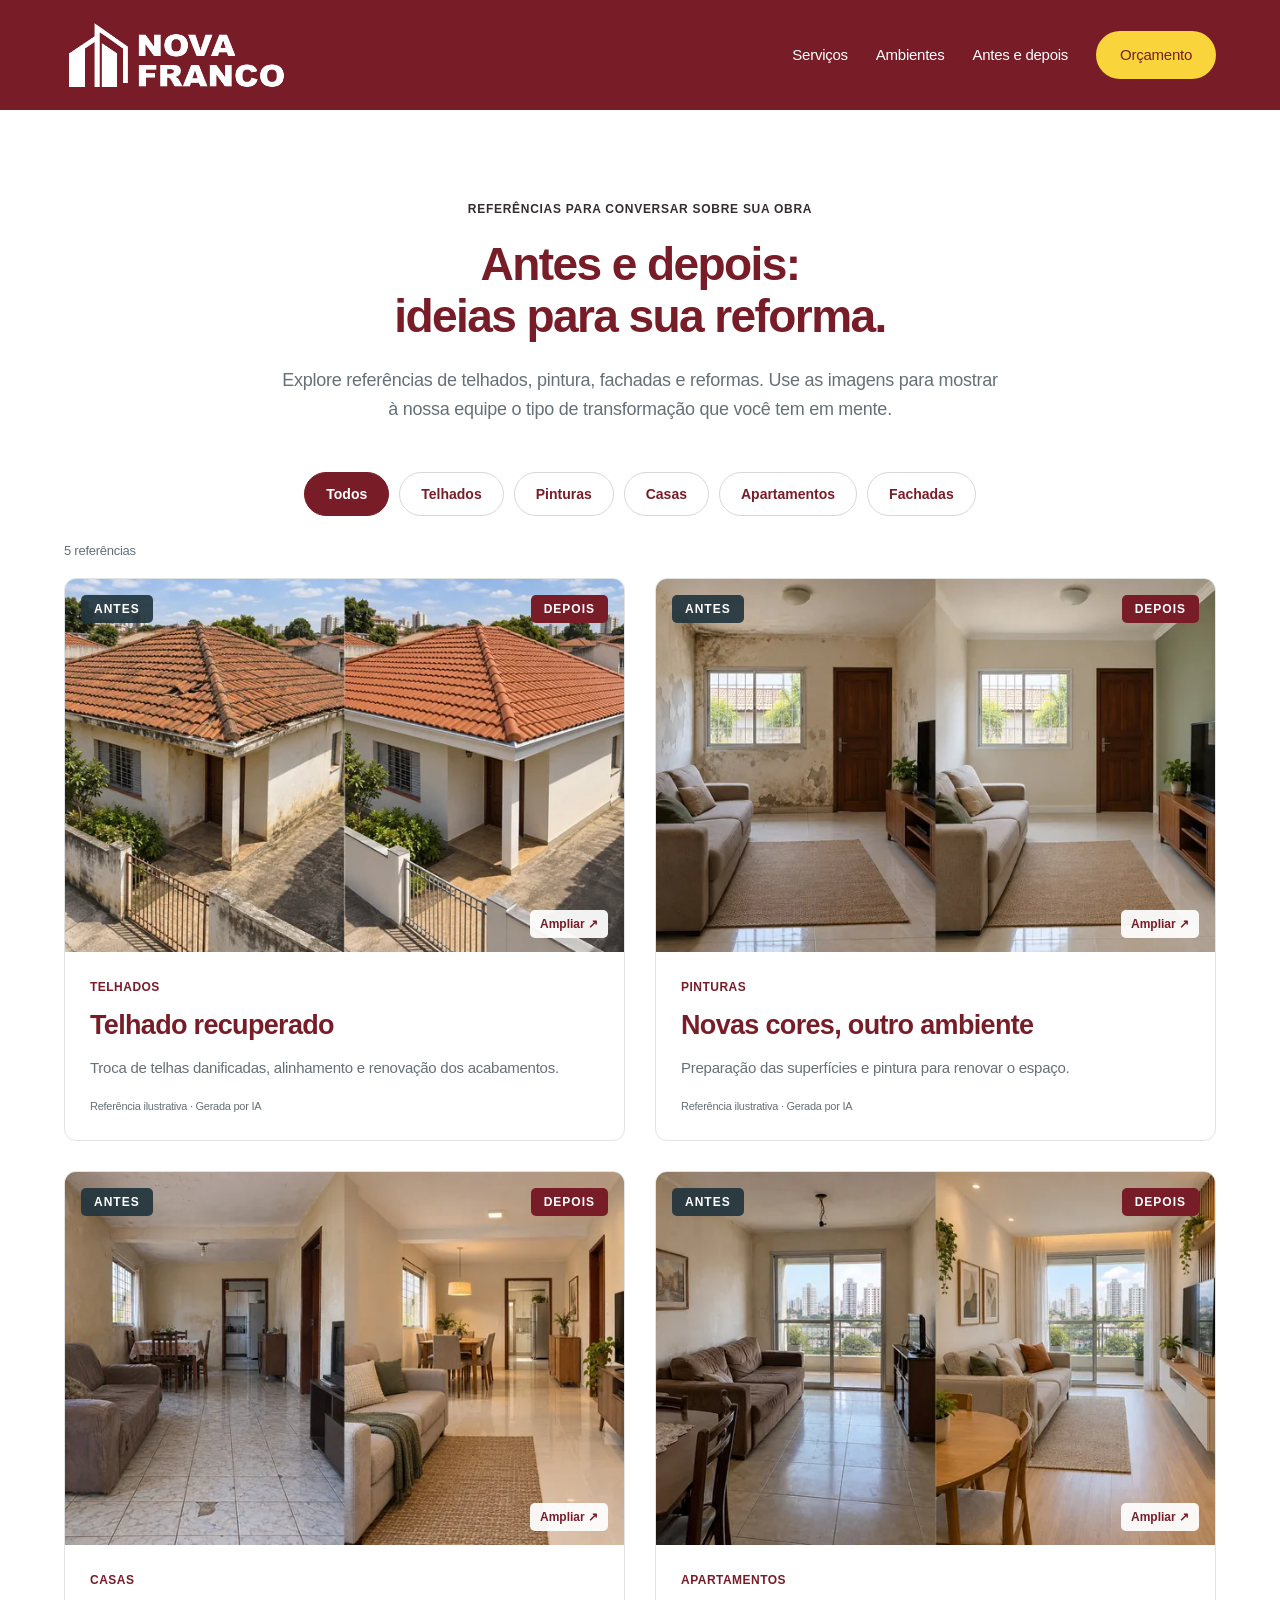
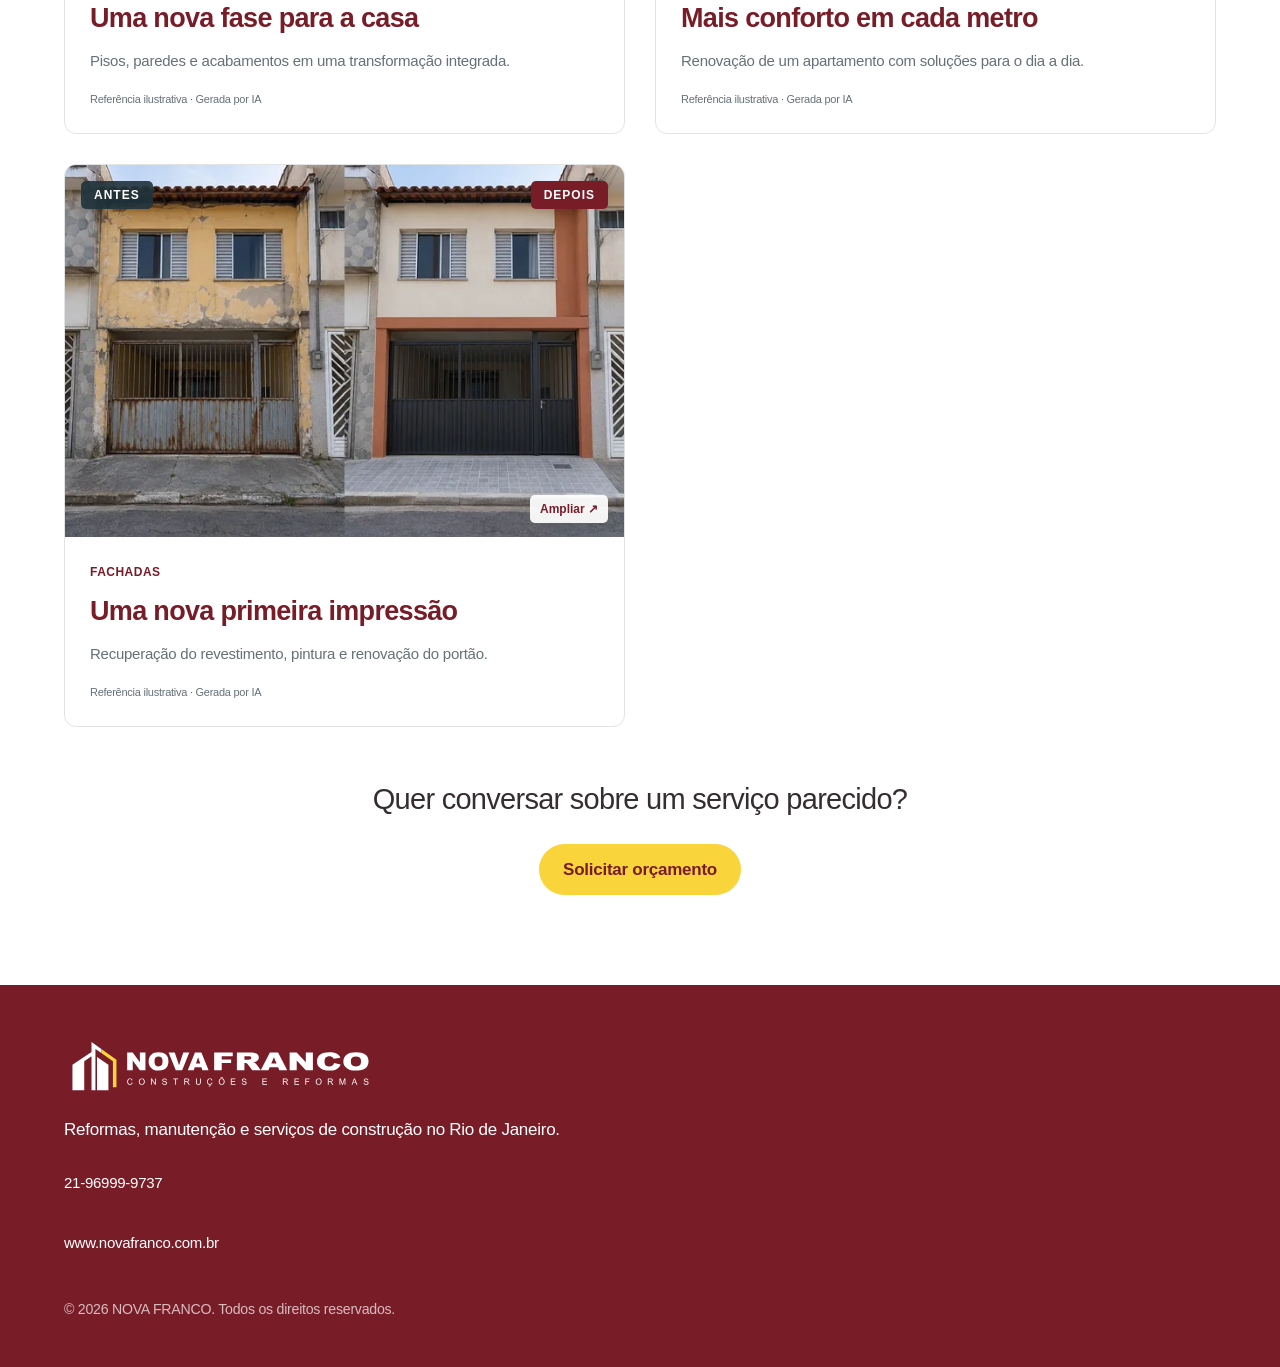
==== galeria.html @ 811a5f46 "Permite deslizar logos no celular e remove frase redundante" ====
<!doctype html><html lang="pt-BR"><head><meta charset="utf-8"><meta name="viewport" content="width=device-width,initial-scale=1"><title>Antes e depois | NOVA FRANCO</title><meta name="description" content="Pintura, drywall, banheiros, cozinhas, salas, pisos e reformas completas. Fale com a NOVA FRANCO e solicite um orçamento para transformar sua casa."><link rel="canonical" href="https://www.novafranco.com.br/"><link rel="stylesheet" href="assets/css/nova-franco.css?v=16"><link rel="icon" href="assets/images/favicon.svg?v=2" type="image/svg+xml"><link rel="apple-touch-icon" href="assets/images/marca/apple-touch-icon.png"></head><body><header class="nf-header"><a class="nf-brand" href="./" aria-label="NOVA FRANCO — página inicial"><img class="nf-logo-header" src="assets/images/marca/nova-franco-branca-alinhada.png" alt="NOVA FRANCO" width="1724" height="566" decoding="async"></a><button class="nf-menu-toggle" type="button" aria-expanded="false" aria-controls="nf-navigation">Menu <span aria-hidden="true">☰</span></button><nav id="nf-navigation" aria-label="Menu principal"><a href="./#servicos">Serviços</a><a href="./#ambientes">Ambientes</a><a href="#antes-depois">Antes e depois</a><a class="nf-button" href="https://wa.me/5521969999737">Orçamento</a></nav></header><main><section class="nf-section nf-transformations" id="antes-depois"><div class="nf-section-heading"><p class="nf-eyebrow">REFERÊNCIAS PARA CONVERSAR SOBRE SUA OBRA</p><h2>Antes e depois:<br>ideias para sua reforma.</h2><p>Explore referências de telhados, pintura, fachadas e reformas. Use as imagens para mostrar à nossa equipe o tipo de transformação que você tem em mente.</p></div><div class="nf-filters" role="group" aria-label="Filtrar referências por serviço"><button type="button" class="nf-filter is-active" data-filter="todos" aria-pressed="true">Todos</button><button type="button" class="nf-filter" data-filter="telhados" aria-pressed="false">Telhados</button><button type="button" class="nf-filter" data-filter="pinturas" aria-pressed="false">Pinturas</button><button type="button" class="nf-filter" data-filter="casas" aria-pressed="false">Casas</button><button type="button" class="nf-filter" data-filter="apartamentos" aria-pressed="false">Apartamentos</button><button type="button" class="nf-filter" data-filter="fachadas" aria-pressed="false">Fachadas</button></div><p class="nf-result-count" aria-live="polite">5 referências</p><div class="nf-project-grid"><article class="nf-project" data-category="telhados"><button class="nf-comparison" type="button" data-image="assets/images/transformacoes/telhados-1536.webp" data-title="Telhado recuperado" aria-label="Ampliar antes e depois: Telhados"><img src="assets/images/transformacoes/telhados-1536.webp" srcset="assets/images/transformacoes/telhados-640.webp 640w, assets/images/transformacoes/telhados-960.webp 960w, assets/images/transformacoes/telhados-1536.webp 1536w" sizes="(max-width:700px) calc(100vw - 48px), (max-width:1500px) calc((100vw - 10vw - 30px)/2), 660px" decoding="async" alt="Referência ilustrativa de telhados: antes à esquerda e depois à direita" width="1536" height="1024" loading="lazy"><span class="nf-before">Antes</span><span class="nf-after">Depois</span><span class="nf-expand" aria-hidden="true">Ampliar ↗</span></button><div class="nf-project-text"><p class="nf-project-category">Telhados</p><h3>Telhado recuperado</h3><p>Troca de telhas danificadas, alinhamento e renovação dos acabamentos.</p><small>Referência ilustrativa · Gerada por IA</small></div></article><article class="nf-project" data-category="pinturas"><button class="nf-comparison" type="button" data-image="assets/images/transformacoes/pinturas-1536.webp" data-title="Novas cores, outro ambiente" aria-label="Ampliar antes e depois: Pinturas"><img src="assets/images/transformacoes/pinturas-1536.webp" srcset="assets/images/transformacoes/pinturas-640.webp 640w, assets/images/transformacoes/pinturas-960.webp 960w, assets/images/transformacoes/pinturas-1536.webp 1536w" sizes="(max-width:700px) calc(100vw - 48px), (max-width:1500px) calc((100vw - 10vw - 30px)/2), 660px" decoding="async" alt="Referência ilustrativa de pinturas: antes à esquerda e depois à direita" width="1536" height="1024" loading="lazy"><span class="nf-before">Antes</span><span class="nf-after">Depois</span><span class="nf-expand" aria-hidden="true">Ampliar ↗</span></button><div class="nf-project-text"><p class="nf-project-category">Pinturas</p><h3>Novas cores, outro ambiente</h3><p>Preparação das superfícies e pintura para renovar o espaço.</p><small>Referência ilustrativa · Gerada por IA</small></div></article><article class="nf-project" data-category="casas"><button class="nf-comparison" type="button" data-image="assets/images/transformacoes/casas-1536.webp" data-title="Uma nova fase para a casa" aria-label="Ampliar antes e depois: Casas"><img src="assets/images/transformacoes/casas-1536.webp" srcset="assets/images/transformacoes/casas-640.webp 640w, assets/images/transformacoes/casas-960.webp 960w, assets/images/transformacoes/casas-1536.webp 1536w" sizes="(max-width:700px) calc(100vw - 48px), (max-width:1500px) calc((100vw - 10vw - 30px)/2), 660px" decoding="async" alt="Referência ilustrativa de casas: antes à esquerda e depois à direita" width="1536" height="1024" loading="lazy"><span class="nf-before">Antes</span><span class="nf-after">Depois</span><span class="nf-expand" aria-hidden="true">Ampliar ↗</span></button><div class="nf-project-text"><p class="nf-project-category">Casas</p><h3>Uma nova fase para a casa</h3><p>Pisos, paredes e acabamentos em uma transformação integrada.</p><small>Referência ilustrativa · Gerada por IA</small></div></article><article class="nf-project" data-category="apartamentos"><button class="nf-comparison" type="button" data-image="assets/images/transformacoes/apartamentos-1536.webp" data-title="Mais conforto em cada metro" aria-label="Ampliar antes e depois: Apartamentos"><img src="assets/images/transformacoes/apartamentos-1536.webp" srcset="assets/images/transformacoes/apartamentos-640.webp 640w, assets/images/transformacoes/apartamentos-960.webp 960w, assets/images/transformacoes/apartamentos-1536.webp 1536w" sizes="(max-width:700px) calc(100vw - 48px), (max-width:1500px) calc((100vw - 10vw - 30px)/2), 660px" decoding="async" alt="Referência ilustrativa de apartamentos: antes à esquerda e depois à direita" width="1536" height="1024" loading="lazy"><span class="nf-before">Antes</span><span class="nf-after">Depois</span><span class="nf-expand" aria-hidden="true">Ampliar ↗</span></button><div class="nf-project-text"><p class="nf-project-category">Apartamentos</p><h3>Mais conforto em cada metro</h3><p>Renovação de um apartamento com soluções para o dia a dia.</p><small>Referência ilustrativa · Gerada por IA</small></div></article><article class="nf-project" data-category="fachadas"><button class="nf-comparison" type="button" data-image="assets/images/transformacoes/fachadas-1536.webp" data-title="Uma nova primeira impressão" aria-label="Ampliar antes e depois: Fachadas"><img src="assets/images/transformacoes/fachadas-1536.webp" srcset="assets/images/transformacoes/fachadas-640.webp 640w, assets/images/transformacoes/fachadas-960.webp 960w, assets/images/transformacoes/fachadas-1536.webp 1536w" sizes="(max-width:700px) calc(100vw - 48px), (max-width:1500px) calc((100vw - 10vw - 30px)/2), 660px" decoding="async" alt="Referência ilustrativa de fachadas: antes à esquerda e depois à direita" width="1536" height="1024" loading="lazy"><span class="nf-before">Antes</span><span class="nf-after">Depois</span><span class="nf-expand" aria-hidden="true">Ampliar ↗</span></button><div class="nf-project-text"><p class="nf-project-category">Fachadas</p><h3>Uma nova primeira impressão</h3><p>Recuperação do revestimento, pintura e renovação do portão.</p><small>Referência ilustrativa · Gerada por IA</small></div></article></div><div class="nf-gallery-cta"><p>Quer conversar sobre um serviço parecido?</p><a class="nf-button" href="https://wa.me/5521969999737?text=Ol%C3%A1%2C%20vi%20as%20refer%C3%AAncias%20do%20site%20e%20quero%20conversar%20sobre%20um%20servi%C3%A7o%20para%20o%20meu%20im%C3%B3vel.">Solicitar orçamento</a></div></section></main><footer class="nf-footer"><a class="nf-brand" href="./" aria-label="NOVA FRANCO — página inicial"><img class="nf-logo-footer" src="assets/images/marca/nova-franco-rodape.svg" alt="NOVA FRANCO — Construções e Reformas" width="1140" height="230" loading="lazy"></a><p>Reformas, manutenção e serviços de construção no Rio de Janeiro.</p><a href="tel:+5521969999737">21-96999-9737</a><a href="https://www.novafranco.com.br">www.novafranco.com.br</a><small>© 2026 NOVA FRANCO. Todos os direitos reservados.</small></footer><a class="nf-mobile-contact" href="https://wa.me/5521969999737" aria-label="Solicitar orçamento pelo WhatsApp">Solicitar orçamento pelo WhatsApp ↗</a><dialog class="nf-image-dialog" aria-labelledby="nf-dialog-title"><button class="nf-dialog-close" type="button" aria-label="Fechar imagem">Fechar ×</button><h2 id="nf-dialog-title"></h2><div class="nf-dialog-image"><img alt=""><span class="nf-before">Antes</span><span class="nf-after">Depois</span></div><p>Referência ilustrativa gerada por IA. Não representa uma obra executada pela NOVA FRANCO.</p></dialog><script src="assets/js/nova-franco.js?v=2" defer></script><script src="assets/js/transformacoes.js?v=1" defer></script></body></html>
---- assets/css/nova-franco.css ----
:root{--nf-font:-apple-system,BlinkMacSystemFont,"SF Pro Text","SF Pro Display","Helvetica Neue","Segoe UI",Roboto,Arial,sans-serif}
*{box-sizing:border-box}html{scroll-behavior:smooth;scroll-padding-top:110px}body{margin:0;color:#781D28;font-family:var(--nf-font);background:#fff}a{color:inherit}.nf-header{position:sticky;top:0;z-index:100;background:#fff;display:flex;align-items:center;justify-content:space-between;gap:24px;padding:24px max(5vw,24px);box-shadow:0 1px 0 #0001}.nf-brand{font:700 24px var(--nf-font);letter-spacing:1px;color:#781D28;text-decoration:none;white-space:nowrap}.nf-header nav{display:flex;align-items:center;gap:28px}.nf-header nav a{text-decoration:none;font-size:15px}.nf-button{display:inline-block;background:#781D28;color:#fff!important;padding:15px 24px;border-radius:30px;text-decoration:none;font-weight:700;line-height:1.25;transition:background .2s}.nf-button:hover{background:#5D1520}.nf-hero{position:relative;min-height:650px;display:flex;align-items:center;background:#781D28;overflow:hidden}.nf-hero>img{position:absolute;inset:0;width:100%;height:100%;object-fit:cover;object-position:center}.nf-hero:after{content:'';position:absolute;inset:0;background:linear-gradient(90deg,#14242cea 0%,#14242cb0 42%,#14242c10 100%)}.nf-hero-content{position:relative;z-index:1;max-width:760px;padding:90px max(5vw,24px);color:#fff}.nf-eyebrow{font-size:12px;font-weight:700;letter-spacing:2px;line-height:1.6;margin:0 0 20px}h1,h2{font-family:var(--nf-font);font-weight:400;line-height:1.06;letter-spacing:-1px}h1{font-size:clamp(48px,5.6vw,84px);margin:0 0 24px}h2{font-size:clamp(36px,3.6vw,54px);margin:0 0 24px}p{line-height:1.7}.nf-hero-content>p:not(.nf-eyebrow){font-size:19px;max-width:560px}.nf-actions{display:flex;align-items:center;gap:20px;flex-wrap:wrap;margin-top:30px}.nf-outline{display:inline-block;padding:14px 22px;border:1px solid #ffffff90;border-radius:30px;text-decoration:none;font-size:14px}.nf-strip{background:#FFFFFF;display:flex;justify-content:center;gap:60px;flex-wrap:wrap;padding:28px 24px;font-size:14px;font-weight:700}.nf-section{padding:90px max(5vw,24px);max-width:1500px;margin:auto}.nf-section-heading{max-width:720px;margin:0 auto 48px;text-align:center}.nf-section-heading>p:last-child{font-size:18px;color:#657078}.nf-grid{display:grid;grid-template-columns:repeat(3,1fr);gap:22px}.nf-card{border:1px solid #e2e4e3;border-radius:8px;padding:30px;display:flex;flex-direction:column;align-items:flex-start;background:#fff}.nf-card>span{color:#781D28;font-size:13px;letter-spacing:2px;font-weight:700}.nf-card h3{font-size:21px;line-height:1.25;margin:22px 0 4px}.nf-card p{font-size:15px;color:#657078;flex:1}.nf-card>a{font-size:13px;color:#781D28;text-decoration:none;font-weight:700;line-height:1.6;margin-top:15px}.nf-environments{background:#FFFFFF;padding:90px max(5vw,24px);display:grid;grid-template-columns:1fr 1fr;gap:80px;align-items:center}.nf-environments>div>p{max-width:530px}.nf-tags{display:grid;grid-template-columns:1fr 1fr;gap:16px}.nf-tags span{padding:24px;border-bottom:1px solid #ced1cc;font-family:var(--nf-font);font-size:30px}.nf-inspiration{display:grid;grid-template-columns:1fr 1fr;align-items:center;gap:70px}.nf-inspiration img{width:100%;height:330px;object-fit:cover;border-radius:8px}.nf-dark-outline{border-color:#781D28;color:#781D28;font-weight:700}.nf-contact{padding:80px 24px;background:#781D28;color:#fff;text-align:center}.nf-contact>p{max-width:660px;margin:20px auto}.nf-contact .nf-actions{justify-content:center}.nf-footer{padding:50px max(5vw,24px);background:#FFFFFF;display:flex;gap:16px;flex-direction:column;align-items:flex-start}.nf-footer p{margin:0}.nf-footer>a:not(.nf-brand){font-size:15px;text-decoration:none}.nf-footer small{margin-top:20px;color:#657078}.nf-header~main{padding-top:0!important}@media(max-width:900px){.nf-header{padding:20px 24px;flex-wrap:wrap}.nf-header nav{gap:18px;flex-wrap:wrap}.nf-header nav a{font-size:13px}.nf-grid{grid-template-columns:repeat(2,1fr)}.nf-strip{gap:24px}.nf-environments,.nf-inspiration{gap:40px}}@media(max-width:600px){.nf-header{gap:18px}.nf-header nav{width:100%;justify-content:space-between;gap:12px}.nf-header nav .nf-button{padding:9px 13px;font-size:12px}.nf-brand{font-size:22px}.nf-hero{min-height:600px}.nf-hero-content{padding:65px 24px}.nf-hero:after{background:#14242caf}.nf-section,.nf-environments{padding:60px 24px}.nf-grid,.nf-environments,.nf-inspiration{grid-template-columns:1fr}.nf-card{padding:25px}.nf-strip{display:grid;grid-template-columns:1fr 1fr;gap:20px;font-size:12px}.nf-tags span{padding:18px 0;font-size:25px}.nf-inspiration img{height:250px}.nf-contact{padding:60px 24px}}
.nf-menu-toggle,.nf-mobile-contact{display:none}a,button{-webkit-tap-highlight-color:transparent;touch-action:manipulation}a:focus-visible,button:focus-visible{outline:3px solid #247ca4;outline-offset:5px}.nf-grid>*{min-width:0}.nf-footer a{overflow-wrap:anywhere}.nf-card>a{display:inline-flex;align-items:center;min-height:44px}.nf-header nav>a{min-height:44px;display:inline-flex;align-items:center}.nf-inspiration img{max-width:100%}input,select,textarea{font-size:16px!important}.swiper-pagination{flex-wrap:wrap;gap:2px}.clone-dot{width:44px;height:44px;background:transparent!important;position:relative}.clone-dot:after{content:'';position:absolute;width:9px;height:9px;border-radius:50%;background:#c8c8c8;top:17px;left:17px}.clone-dot[aria-current=true]:after{background:#781D28}.swiper-button-next,.swiper-button-prev{min-width:44px;min-height:44px}.swiper-galleries{touch-action:pan-y}
@media(max-width:767px){html{scroll-padding-top:90px}.nf-header{padding:16px 20px;gap:12px;flex-wrap:wrap}.nf-menu-toggle{display:flex;align-items:center;justify-content:center;gap:12px;min-height:44px;padding:10px 14px;border:1px solid #d6dadc;border-radius:8px;background:#fff;color:#781D28;font:700 15px var(--nf-font);cursor:pointer}.nf-header nav{display:none!important;flex-direction:column;align-items:stretch;width:100%;gap:4px;padding:12px 0 4px;max-height:65vh;overflow-y:auto}.nf-menu-toggle[aria-expanded=true]+nav{display:flex!important}.nf-header nav>a{font-size:16px;padding:12px 16px;border-radius:6px}.nf-header nav>.nf-button{justify-content:center;font-size:16px;padding:14px 20px}.nf-mobile-contact{display:block;position:fixed;bottom:0;left:0;right:0;z-index:110;background:#781D28;color:#fff;padding:17px 16px calc(17px + env(safe-area-inset-bottom));text-align:center;text-decoration:none;font:700 15px/1.4 var(--nf-font);box-shadow:0 -2px 12px #0002}body{padding-bottom:calc(64px + env(safe-area-inset-bottom))}.nf-brand{font-size:21px}.nf-hero{min-height:570px}.nf-hero-content{padding:55px 24px}.nf-hero-content h1{font-size:clamp(42px,11vw,64px)}.nf-hero-content>p:not(.nf-eyebrow){font-size:17px}.nf-hero>img{object-position:35% center}.nf-actions{gap:14px}.nf-actions .nf-button,.nf-actions .nf-outline{width:100%;text-align:center;min-height:48px;font-size:15px}.nf-card p{font-size:16px}.nf-card>a{font-size:14px}.nf-contact h2,.nf-section h2{overflow-wrap:break-word}.nf-tags{gap:12px}.nf-tags span{font-size:24px}.nf-footer{padding-bottom:36px}.nf-header~main{max-width:100%}}
@media(prefers-reduced-motion:reduce){html{scroll-behavior:auto}*,*:before,*:after{animation:none!important;transition:none!important}}
.nf-transformations{max-width:1500px}.nf-reference-note{font-size:13px!important;line-height:1.6;background:#FFFFFF;border-radius:8px;padding:14px 18px;color:#657078!important}.nf-filters{display:flex;justify-content:center;gap:10px;flex-wrap:wrap}.nf-filter{border:1px solid #d5d9d9;background:white;color:#781D28;border-radius:30px;font:600 14px var(--nf-font);padding:12px 21px;min-height:44px;cursor:pointer}.nf-filter.is-active{background:#781D28;color:white;border-color:#781D28}.nf-result-count{font-size:13px;color:#657078;margin:24px 0 16px}.nf-project-grid{display:grid;grid-template-columns:repeat(2,minmax(0,1fr));gap:30px}.nf-project{border:1px solid #e2e4e3;border-radius:12px;overflow:hidden;background:#fff}.nf-project[hidden]{display:none}.nf-comparison{display:block;position:relative;width:100%;padding:0;border:0;background:#e9e6e1;cursor:zoom-in;overflow:hidden}.nf-comparison img{display:block;width:100%;height:auto;aspect-ratio:3/2;object-fit:cover;transition:transform .3s}.nf-comparison:hover img{transform:scale(1.025)}.nf-before,.nf-after{position:absolute;top:16px;background:#22343de8;color:white;padding:7px 13px;border-radius:5px;font:700 12px var(--nf-font);letter-spacing:1px;text-transform:uppercase}.nf-before{left:16px}.nf-after{right:16px;background:#781D28}.nf-expand{position:absolute;bottom:14px;right:16px;background:#ffffffed;padding:7px 10px;border-radius:5px;font:600 12px var(--nf-font);color:#781D28}.nf-project-text{padding:25px}.nf-project-category{color:#781D28;font-size:12px;letter-spacing:1.5px;font-weight:700;text-transform:uppercase;margin:0 0 12px}.nf-project h3{font-family:var(--nf-font);font-size:30px;font-weight:400;line-height:1.15;margin:0}.nf-project-text>p:not(.nf-project-category){font-size:15px;color:#657078;margin:14px 0}.nf-project-text small{font-size:11px;color:#657078}.nf-gallery-cta{text-align:center;margin-top:48px}.nf-gallery-cta p{font-family:var(--nf-font);font-size:29px;margin-bottom:20px}.nf-image-dialog{border:0;border-radius:12px;padding:24px;max-width:min(1100px,94vw);max-height:94vh;overflow:auto;color:#781D28}.nf-image-dialog::backdrop{background:#17252de8}.nf-dialog-close{display:block;margin:0 0 16px auto;border:1px solid #d5d9d9;border-radius:24px;padding:12px 18px;background:#fff;color:#781D28;font:700 14px var(--nf-font);cursor:pointer}.nf-image-dialog h2{font-size:32px;margin:12px 0 22px}.nf-dialog-image{position:relative}.nf-dialog-image img{display:block;width:100%;height:auto;max-height:65vh;object-fit:contain}.nf-image-dialog>p{font-size:12px;margin-bottom:0}@media(max-width:700px){.nf-project-grid{grid-template-columns:1fr;gap:24px}.nf-project-text{padding:22px}.nf-project h3{font-size:28px}.nf-filters{justify-content:flex-start;gap:8px}.nf-filter{padding:11px 16px}.nf-before,.nf-after{top:10px;padding:6px 10px;font-size:10px}.nf-before{left:10px}.nf-after{right:10px}.nf-image-dialog{padding:16px}.nf-image-dialog h2{font-size:26px}}

.nf-strip{gap:24px 36px}.nf-strip>span{text-align:center}@media(min-width:1100px){.nf-strip{display:grid;grid-template-columns:repeat(6,minmax(0,1fr));gap:24px;padding-left:max(5vw,24px);padding-right:max(5vw,24px)}}

.nf-clients{padding:64px max(5vw,24px) 68px;max-width:1500px;margin:auto}.nf-clients-heading{text-align:center;margin-bottom:32px}.nf-clients-heading .nf-eyebrow{color:#781D28;font-size:11px;margin-bottom:12px}.nf-clients-heading h2{font-size:clamp(32px,3vw,44px);margin-bottom:14px}.nf-clients-heading>p:last-child{color:#657078;font-size:15px;margin:0}.nf-client-logos{display:grid;grid-template-columns:repeat(4,minmax(0,1fr));gap:20px}.nf-client-logos figure{margin:0;min-height:124px;display:flex;align-items:center;justify-content:center;padding:28px 30px;border:1px solid #e2e4e3;border-radius:10px;background:#fff}.nf-client-logos figure.nf-client-dark{background:#781D28;border-color:#781D28}.nf-client-logos img{display:block;max-width:100%;width:auto;height:auto;max-height:54px;object-fit:contain}.nf-client-logos figure:last-child img{width:160px;max-height:54px}@media(max-width:767px){.nf-clients{padding:48px 24px}.nf-client-logos{grid-template-columns:repeat(2,minmax(0,1fr));gap:12px}.nf-client-logos figure{min-height:104px;padding:22px}.nf-client-logos img{max-height:44px}}

body{-webkit-font-smoothing:antialiased;-moz-osx-font-smoothing:grayscale;font-size:17px;letter-spacing:-.015em}h1,h2,h3{font-family:var(--nf-font);font-weight:600;letter-spacing:-.035em}h1{line-height:1.06}h2{line-height:1.12}.nf-project h3{font-weight:600;font-size:27px;letter-spacing:-.025em;line-height:1.2}.nf-clients-heading h2{font-weight:600}.nf-brand{font-weight:650;letter-spacing:-.025em}.nf-tags span{font-weight:500;letter-spacing:-.025em}.nf-gallery-cta p{font-weight:500;letter-spacing:-.025em}.nf-eyebrow{letter-spacing:.06em}.nf-project-category{letter-spacing:.04em}.nf-header nav a{font-weight:500}.nf-hero-content h1{font-weight:600}.nf-section-heading>p:last-child{line-height:1.6}.nf-card h3{font-weight:600;letter-spacing:-.025em}@media(max-width:767px){.nf-hero-content h1{font-size:clamp(40px,10vw,60px)}.nf-project h3{font-size:25px}}

.nf-brand{display:inline-flex;align-items:center;min-height:44px}.nf-footer>a{display:inline-flex;align-items:center;min-height:44px}html:has(dialog[open]){overflow:hidden}.nf-image-dialog{overscroll-behavior:contain;max-height:94dvh}.nf-client-logos figure,.nf-project,.nf-hero-content{min-width:0}@media(max-width:767px){html{scroll-padding-bottom:calc(88px + env(safe-area-inset-bottom))}.nf-image-dialog{max-width:calc(100vw - 24px)}.nf-mobile-contact{min-height:56px}.nf-footer{gap:8px}}@media(max-width:359px){.nf-strip{column-gap:12px}.nf-filter{padding-inline:13px}.nf-tags span{font-size:21px}}

:root{--nf-white:#FFFFFF;--nf-wine:#781D28;--nf-yellow:#F9D43B}body{background:var(--nf-white);color:#352D30}.nf-brand{color:var(--nf-wine)}.nf-button,.nf-mobile-contact{background:var(--nf-yellow);color:var(--nf-wine)!important}.nf-button:hover,.nf-mobile-contact:hover{background:#F2C91D}.nf-header{background:var(--nf-white)}.nf-header nav a:not(.nf-button){color:var(--nf-wine)}.nf-hero{background:var(--nf-wine)}.nf-hero:after{background:linear-gradient(90deg,rgba(120,29,40,.97) 0%,rgba(120,29,40,.88) 47%,rgba(120,29,40,.22) 100%)}.nf-hero-content{max-width:920px}.nf-hero h1{font-size:clamp(44px,4.7vw,72px);max-width:780px}.nf-hero-content>.nf-eyebrow{color:var(--nf-yellow)}.nf-hero .nf-outline{border-color:#ffffffb3;color:#fff}.nf-values{font-size:11px!important;letter-spacing:.12em;font-weight:600;margin-top:30px;margin-bottom:0;color:#fff}.nf-strip{background:#FBF8F8;border-bottom:1px solid #eee4e6;color:var(--nf-wine)}.nf-environments{background:var(--nf-wine);color:white}.nf-environments .nf-eyebrow{color:var(--nf-yellow)}.nf-tags span{border-color:#ffffff45}.nf-contact,.nf-footer{background:var(--nf-wine);color:white}.nf-contact .nf-eyebrow{color:var(--nf-yellow)}.nf-footer .nf-brand{color:white}.nf-footer small{color:#ffffffb3}.nf-client-logos figure.nf-client-dark{background:var(--nf-wine);border-color:var(--nf-wine)}.nf-filter.is-active{background:var(--nf-wine);color:white;border-color:var(--nf-wine)}.nf-card{border-color:#E8DEE0}.nf-card h3,.nf-clients-heading h2,.nf-section-heading h2,.nf-project h3{color:var(--nf-wine)}.nf-card>a{color:var(--nf-wine)}a:focus-visible,button:focus-visible{outline-color:var(--nf-wine)}.nf-environments a:focus-visible,.nf-contact a:focus-visible,.nf-footer a:focus-visible{outline-color:var(--nf-yellow)}@media(max-width:767px){.nf-hero:after{background:rgba(120,29,40,.88)}.nf-hero-content h1{font-size:clamp(38px,9.3vw,60px)}.nf-values{font-size:10px!important;letter-spacing:.08em;line-height:1.8}.nf-mobile-contact{box-shadow:0 -2px 12px #781d2820}}

.nf-header{background:#F4F2F1;padding-top:18px;padding-bottom:18px}.nf-brand img{display:block;object-fit:contain;height:auto;max-width:100%}.nf-logo-header{width:270px}.nf-logo-footer{width:320px}.nf-header .nf-brand{flex-shrink:0}.nf-footer .nf-brand{max-width:100%}@media(max-width:767px){.nf-header{padding:14px 20px;gap:12px}.nf-logo-header{width:min(250px,calc(100vw - 150px))}.nf-header .nf-brand{min-width:0}.nf-menu-toggle{flex-shrink:0}.nf-logo-footer{width:min(320px,100%)}html{scroll-padding-top:110px}}

.nf-header{background:#781D28;color:#FFFFFF;box-shadow:0 1px 0 #ffffff26}.nf-header nav a:not(.nf-button){color:#FFFFFF}.nf-menu-toggle{background:transparent;border-color:#ffffff70;color:#FFFFFF}.nf-header a:focus-visible,.nf-header button:focus-visible{outline-color:#F9D43B}.nf-header .nf-brand{color:white}.nf-logo-header{width:250px}@media(max-width:767px){.nf-logo-header{width:min(230px,calc(100vw - 150px))}.nf-header nav a:not(.nf-button):hover{background:#ffffff12}}

@media(max-width:767px){.nf-header{padding-top:10px;padding-bottom:10px}.nf-header .nf-logo-header{width:150px;max-width:calc(100vw - 150px)}html{scroll-padding-top:84px}}

@media(min-width:768px){.nf-header .nf-logo-header{width:225px}}

.nf-strip.nf-marquee{display:flex;align-items:center;justify-content:flex-start;gap:0;padding:0;min-height:68px;max-width:100%;overflow:hidden}.nf-marquee-window{flex:1;min-width:0;overflow:hidden;mask-image:linear-gradient(90deg,transparent,#000 24px,#000 calc(100% - 24px),transparent)}.nf-marquee-track{display:flex;width:max-content;animation:nf-services-loop 115s linear infinite;will-change:transform}.nf-marquee-group{display:flex;align-items:center;gap:44px;list-style:none;margin:0;padding:24px 44px 24px 0;flex-shrink:0}.nf-marquee-group li{display:flex;align-items:center;gap:44px;white-space:nowrap;font-size:14px;font-weight:600;line-height:1.4}.nf-marquee-group li:before{content:"";width:5px;height:5px;border-radius:50%;background:#781D28;flex-shrink:0}.nf-marquee-toggle{flex-shrink:0;display:flex;align-items:center;gap:8px;margin:0 16px;padding:10px 14px;min-height:44px;border:1px solid #dbc5c9;border-radius:24px;background:white;color:#781D28;font:600 12px var(--nf-font);cursor:pointer}.nf-marquee.is-paused .nf-marquee-track{animation-play-state:paused}@media(hover:hover){.nf-marquee-window:hover .nf-marquee-track{animation-play-state:paused}}@keyframes nf-services-loop{to{transform:translateX(-50%)}}@media(max-width:767px){.nf-strip.nf-marquee{min-height:60px}.nf-marquee-group{padding-block:20px;gap:30px;padding-right:30px}.nf-marquee-group li{font-size:13px;gap:30px}.nf-marquee-toggle{margin-inline:8px;padding:8px 11px}.nf-marquee-track{animation-duration:105s}}@media(prefers-reduced-motion:reduce){.nf-marquee-track{animation:none!important;transform:none;will-change:auto}.nf-marquee-window{overflow-x:auto;mask-image:none}.nf-marquee-group[aria-hidden=true],.nf-marquee-toggle{display:none}.nf-marquee-group{padding-left:24px}}

.nf-hero-content .nf-hero-region{font-size:15px;line-height:1.6;max-width:580px;color:#ffffffd9;margin:18px 0 0}.nf-hero-content .nf-values{text-transform:none;font-size:14px!important;letter-spacing:0;font-weight:500;color:#ffffffd9}.nf-quote-checklist{display:flex;justify-content:center;gap:20px;list-style:none;padding:0;max-width:1000px;margin:30px auto}.nf-quote-checklist li{flex:1;max-width:300px;border:1px solid #ffffff35;border-radius:10px;padding:22px 18px;text-align:left;font-size:15px;line-height:1.6}.nf-quote-checklist span{display:block;font-size:12px;letter-spacing:.08em;color:#F9D43B;font-weight:700;margin-bottom:10px}.nf-contact .nf-contact-area{font-size:13px;color:#ffffffbd}.nf-card h3{overflow-wrap:break-word}.nf-clients-heading{max-width:800px;margin-inline:auto}.nf-clients-heading>p:last-child{line-height:1.7}@media(max-width:767px){.nf-hero-content .nf-hero-region{font-size:14px}.nf-quote-checklist{flex-direction:column;gap:12px;max-width:500px}.nf-quote-checklist li{max-width:none;padding:17px 20px}.nf-quote-checklist span{display:inline;margin-right:12px}.nf-hero .nf-outline{line-height:1.5}}

.nf-client-logos figure,.nf-client-logos figure.nf-client-dark{background:#FFFFFF;border-color:#E2E4E3}.nf-client-logos img{filter:brightness(0)}

@media(max-width:767px){#nf-clients-title{font-size:clamp(12px,3.8vw,24px);line-height:1.35;letter-spacing:-.025em;white-space:nowrap}#servicos>.nf-section-heading>h2{font-size:clamp(17px,5.2vw,28px);line-height:1.25;letter-spacing:-.03em;white-space:nowrap}.nf-clients-heading{margin-bottom:24px}}

.nf-client-logos:focus-visible{outline:2px solid #781D28;outline-offset:5px}@media(max-width:767px){.nf-client-logos{display:flex;flex-wrap:nowrap;gap:12px;overflow-x:auto;max-width:100%;padding:0 0 12px;scroll-snap-type:x proximity;scroll-padding-inline:0;overscroll-behavior-x:contain;-webkit-overflow-scrolling:touch;scrollbar-width:thin;scrollbar-color:#781D28 #eee4e6}.nf-client-logos figure{flex:0 0 150px;min-width:0;min-height:104px;scroll-snap-align:start}.nf-client-logos img{max-width:100%}.nf-clients-heading{margin-bottom:22px}}
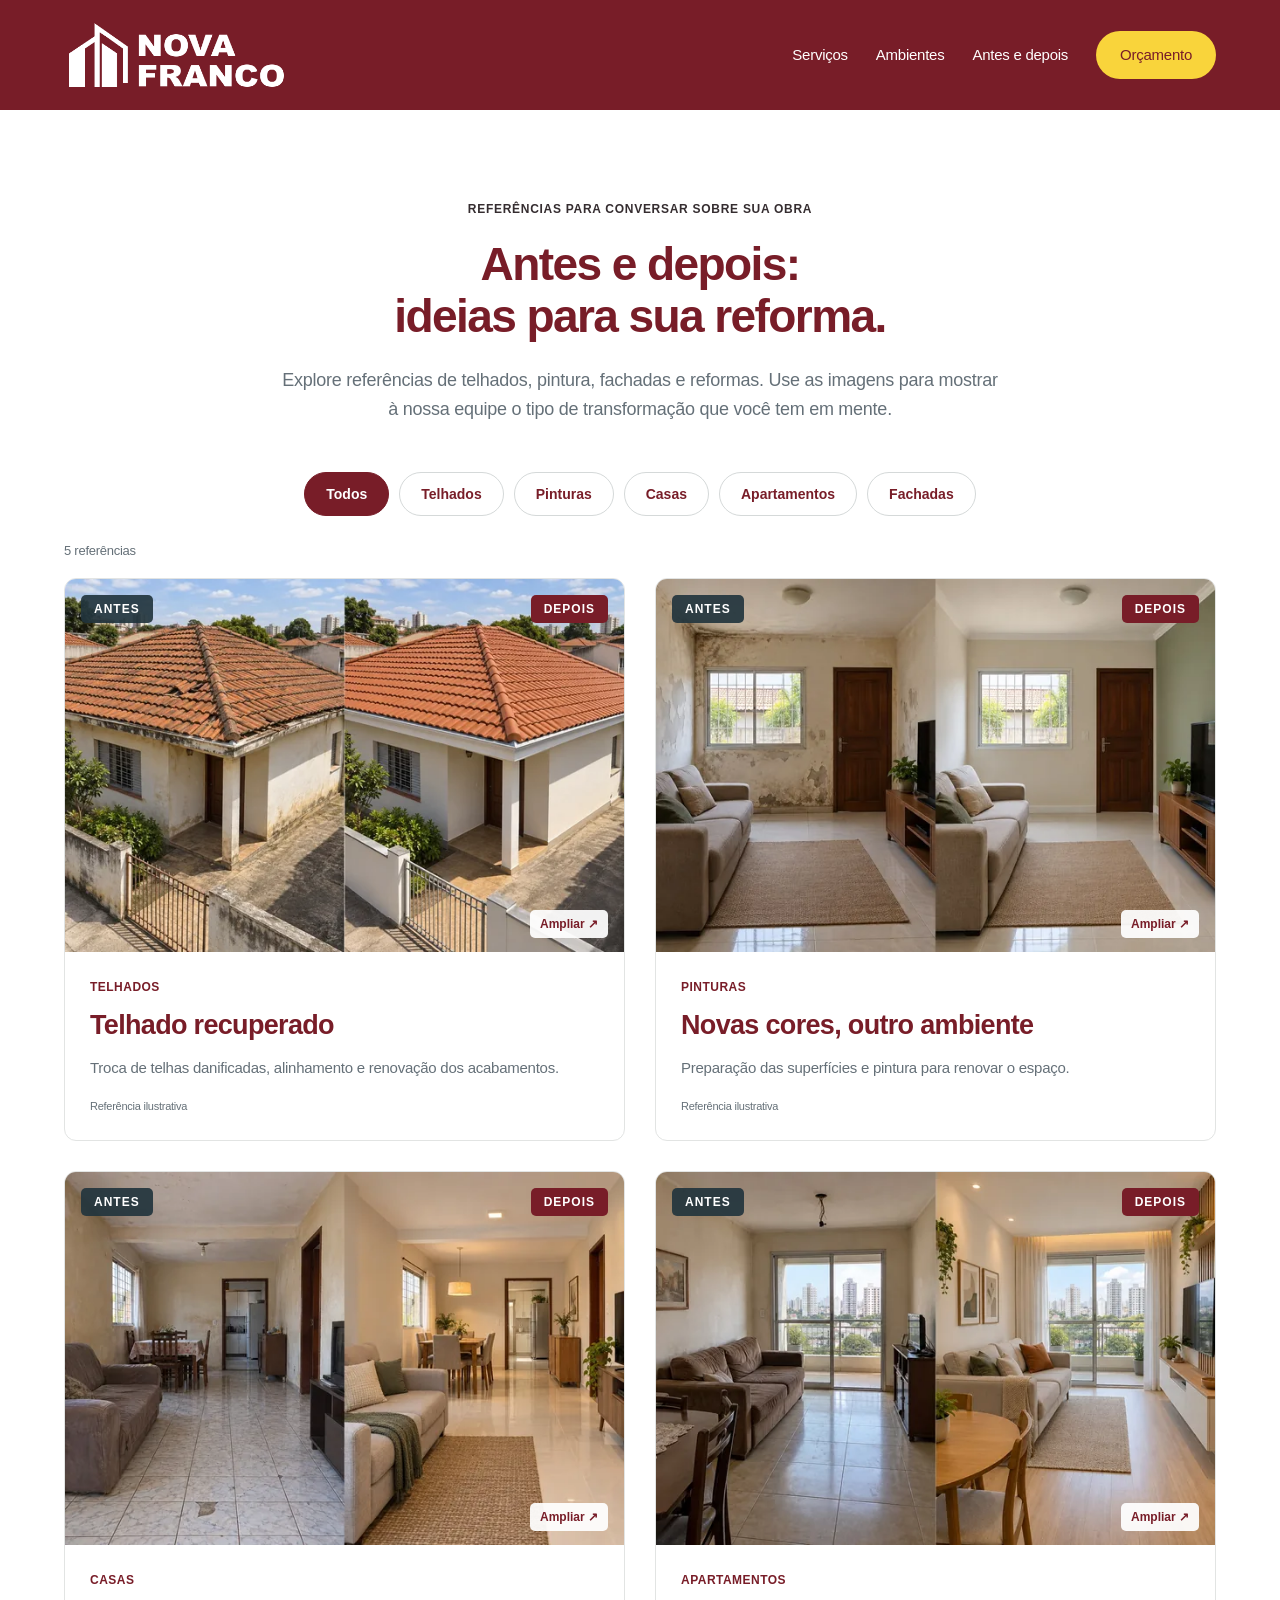
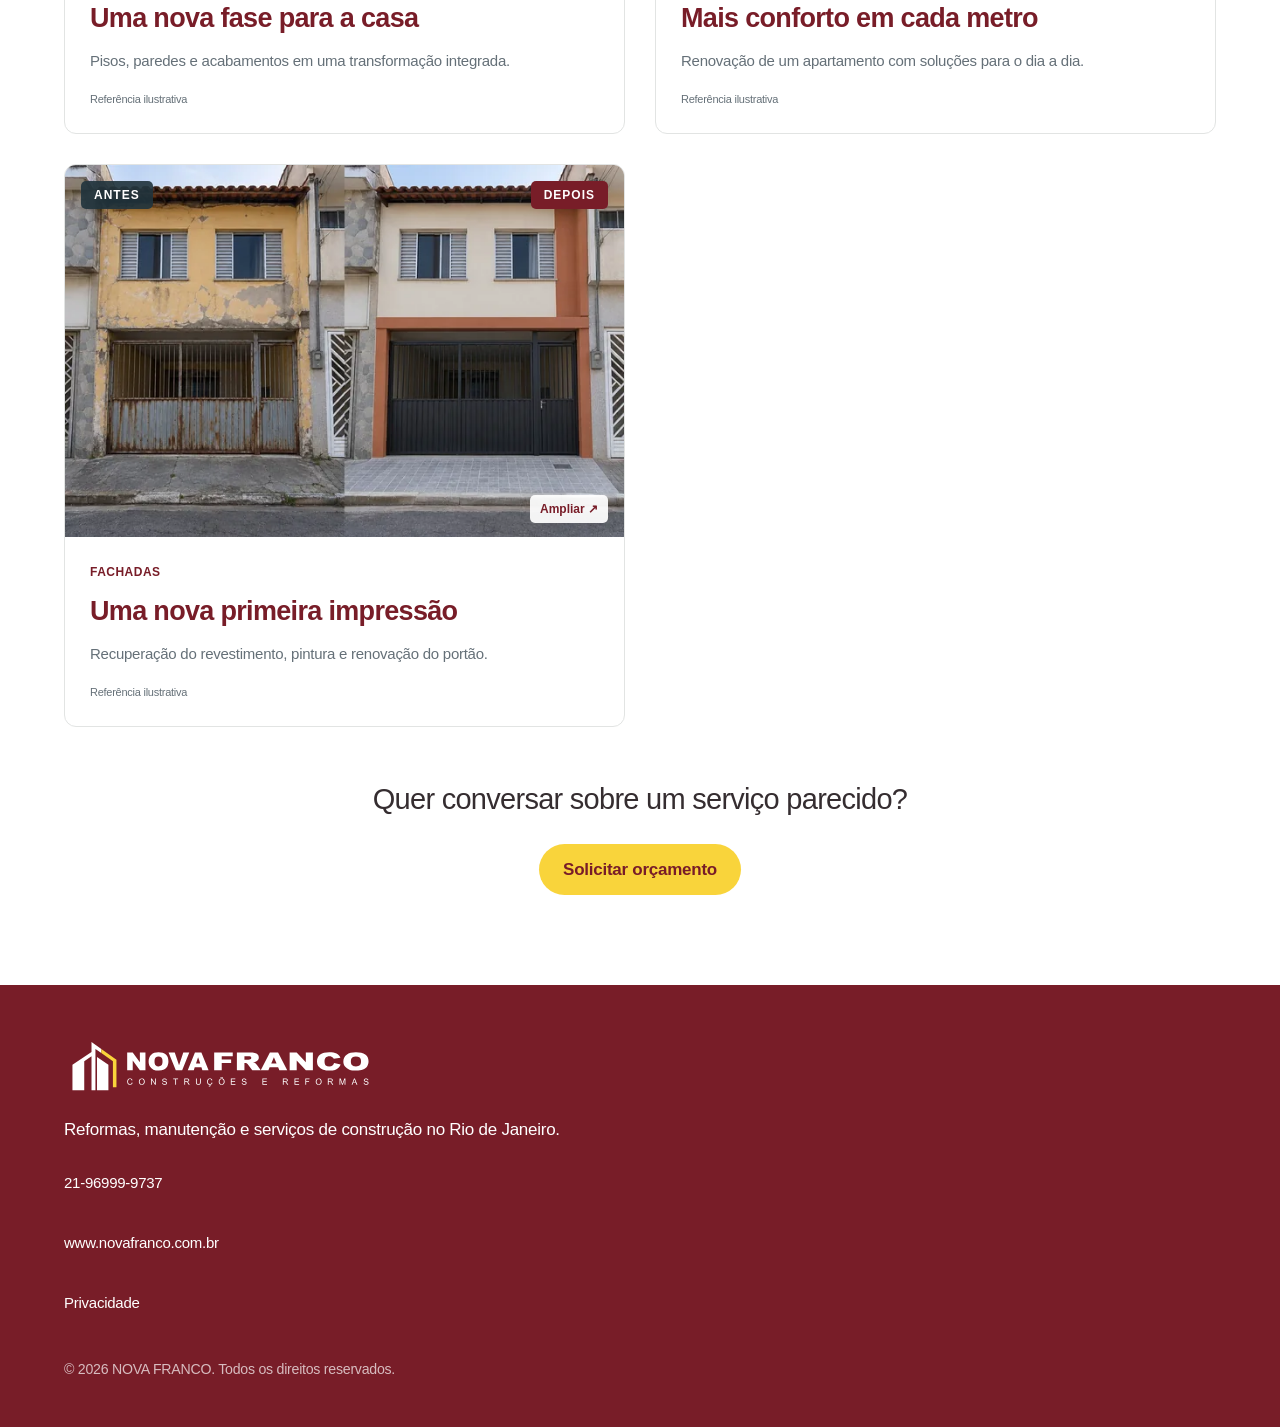
==== commit 92cac728: "Remove legenda de IA e prepara seguranca para Vercel" ====
--- a/galeria.html
+++ b/galeria.html
@@ -1 +1 @@
-<!doctype html><html lang="pt-BR"><head><meta charset="utf-8"><meta name="viewport" content="width=device-width,initial-scale=1"><title>Antes e depois | NOVA FRANCO</title><meta name="description" content="Pintura, drywall, banheiros, cozinhas, salas, pisos e reformas completas. Fale com a NOVA FRANCO e solicite um orçamento para transformar sua casa."><link rel="canonical" href="https://www.novafranco.com.br/"><link rel="stylesheet" href="assets/css/nova-franco.css?v=16"><link rel="icon" href="assets/images/favicon.svg?v=2" type="image/svg+xml"><link rel="apple-touch-icon" href="assets/images/marca/apple-touch-icon.png"></head><body><header class="nf-header"><a class="nf-brand" href="./" aria-label="NOVA FRANCO — página inicial"><img class="nf-logo-header" src="assets/images/marca/nova-franco-branca-alinhada.png" alt="NOVA FRANCO" width="1724" height="566" decoding="async"></a><button class="nf-menu-toggle" type="button" aria-expanded="false" aria-controls="nf-navigation">Menu <span aria-hidden="true">☰</span></button><nav id="nf-navigation" aria-label="Menu principal"><a href="./#servicos">Serviços</a><a href="./#ambientes">Ambientes</a><a href="#antes-depois">Antes e depois</a><a class="nf-button" href="https://wa.me/5521969999737">Orçamento</a></nav></header><main><section class="nf-section nf-transformations" id="antes-depois"><div class="nf-section-heading"><p class="nf-eyebrow">REFERÊNCIAS PARA CONVERSAR SOBRE SUA OBRA</p><h2>Antes e depois:<br>ideias para sua reforma.</h2><p>Explore referências de telhados, pintura, fachadas e reformas. Use as imagens para mostrar à nossa equipe o tipo de transformação que você tem em mente.</p></div><div class="nf-filters" role="group" aria-label="Filtrar referências por serviço"><button type="button" class="nf-filter is-active" data-filter="todos" aria-pressed="true">Todos</button><button type="button" class="nf-filter" data-filter="telhados" aria-pressed="false">Telhados</button><button type="button" class="nf-filter" data-filter="pinturas" aria-pressed="false">Pinturas</button><button type="button" class="nf-filter" data-filter="casas" aria-pressed="false">Casas</button><button type="button" class="nf-filter" data-filter="apartamentos" aria-pressed="false">Apartamentos</button><button type="button" class="nf-filter" data-filter="fachadas" aria-pressed="false">Fachadas</button></div><p class="nf-result-count" aria-live="polite">5 referências</p><div class="nf-project-grid"><article class="nf-project" data-category="telhados"><button class="nf-comparison" type="button" data-image="assets/images/transformacoes/telhados-1536.webp" data-title="Telhado recuperado" aria-label="Ampliar antes e depois: Telhados"><img src="assets/images/transformacoes/telhados-1536.webp" srcset="assets/images/transformacoes/telhados-640.webp 640w, assets/images/transformacoes/telhados-960.webp 960w, assets/images/transformacoes/telhados-1536.webp 1536w" sizes="(max-width:700px) calc(100vw - 48px), (max-width:1500px) calc((100vw - 10vw - 30px)/2), 660px" decoding="async" alt="Referência ilustrativa de telhados: antes à esquerda e depois à direita" width="1536" height="1024" loading="lazy"><span class="nf-before">Antes</span><span class="nf-after">Depois</span><span class="nf-expand" aria-hidden="true">Ampliar ↗</span></button><div class="nf-project-text"><p class="nf-project-category">Telhados</p><h3>Telhado recuperado</h3><p>Troca de telhas danificadas, alinhamento e renovação dos acabamentos.</p><small>Referência ilustrativa · Gerada por IA</small></div></article><article class="nf-project" data-category="pinturas"><button class="nf-comparison" type="button" data-image="assets/images/transformacoes/pinturas-1536.webp" data-title="Novas cores, outro ambiente" aria-label="Ampliar antes e depois: Pinturas"><img src="assets/images/transformacoes/pinturas-1536.webp" srcset="assets/images/transformacoes/pinturas-640.webp 640w, assets/images/transformacoes/pinturas-960.webp 960w, assets/images/transformacoes/pinturas-1536.webp 1536w" sizes="(max-width:700px) calc(100vw - 48px), (max-width:1500px) calc((100vw - 10vw - 30px)/2), 660px" decoding="async" alt="Referência ilustrativa de pinturas: antes à esquerda e depois à direita" width="1536" height="1024" loading="lazy"><span class="nf-before">Antes</span><span class="nf-after">Depois</span><span class="nf-expand" aria-hidden="true">Ampliar ↗</span></button><div class="nf-project-text"><p class="nf-project-category">Pinturas</p><h3>Novas cores, outro ambiente</h3><p>Preparação das superfícies e pintura para renovar o espaço.</p><small>Referência ilustrativa · Gerada por IA</small></div></article><article class="nf-project" data-category="casas"><button class="nf-comparison" type="button" data-image="assets/images/transformacoes/casas-1536.webp" data-title="Uma nova fase para a casa" aria-label="Ampliar antes e depois: Casas"><img src="assets/images/transformacoes/casas-1536.webp" srcset="assets/images/transformacoes/casas-640.webp 640w, assets/images/transformacoes/casas-960.webp 960w, assets/images/transformacoes/casas-1536.webp 1536w" sizes="(max-width:700px) calc(100vw - 48px), (max-width:1500px) calc((100vw - 10vw - 30px)/2), 660px" decoding="async" alt="Referência ilustrativa de casas: antes à esquerda e depois à direita" width="1536" height="1024" loading="lazy"><span class="nf-before">Antes</span><span class="nf-after">Depois</span><span class="nf-expand" aria-hidden="true">Ampliar ↗</span></button><div class="nf-project-text"><p class="nf-project-category">Casas</p><h3>Uma nova fase para a casa</h3><p>Pisos, paredes e acabamentos em uma transformação integrada.</p><small>Referência ilustrativa · Gerada por IA</small></div></article><article class="nf-project" data-category="apartamentos"><button class="nf-comparison" type="button" data-image="assets/images/transformacoes/apartamentos-1536.webp" data-title="Mais conforto em cada metro" aria-label="Ampliar antes e depois: Apartamentos"><img src="assets/images/transformacoes/apartamentos-1536.webp" srcset="assets/images/transformacoes/apartamentos-640.webp 640w, assets/images/transformacoes/apartamentos-960.webp 960w, assets/images/transformacoes/apartamentos-1536.webp 1536w" sizes="(max-width:700px) calc(100vw - 48px), (max-width:1500px) calc((100vw - 10vw - 30px)/2), 660px" decoding="async" alt="Referência ilustrativa de apartamentos: antes à esquerda e depois à direita" width="1536" height="1024" loading="lazy"><span class="nf-before">Antes</span><span class="nf-after">Depois</span><span class="nf-expand" aria-hidden="true">Ampliar ↗</span></button><div class="nf-project-text"><p class="nf-project-category">Apartamentos</p><h3>Mais conforto em cada metro</h3><p>Renovação de um apartamento com soluções para o dia a dia.</p><small>Referência ilustrativa · Gerada por IA</small></div></article><article class="nf-project" data-category="fachadas"><button class="nf-comparison" type="button" data-image="assets/images/transformacoes/fachadas-1536.webp" data-title="Uma nova primeira impressão" aria-label="Ampliar antes e depois: Fachadas"><img src="assets/images/transformacoes/fachadas-1536.webp" srcset="assets/images/transformacoes/fachadas-640.webp 640w, assets/images/transformacoes/fachadas-960.webp 960w, assets/images/transformacoes/fachadas-1536.webp 1536w" sizes="(max-width:700px) calc(100vw - 48px), (max-width:1500px) calc((100vw - 10vw - 30px)/2), 660px" decoding="async" alt="Referência ilustrativa de fachadas: antes à esquerda e depois à direita" width="1536" height="1024" loading="lazy"><span class="nf-before">Antes</span><span class="nf-after">Depois</span><span class="nf-expand" aria-hidden="true">Ampliar ↗</span></button><div class="nf-project-text"><p class="nf-project-category">Fachadas</p><h3>Uma nova primeira impressão</h3><p>Recuperação do revestimento, pintura e renovação do portão.</p><small>Referência ilustrativa · Gerada por IA</small></div></article></div><div class="nf-gallery-cta"><p>Quer conversar sobre um serviço parecido?</p><a class="nf-button" href="https://wa.me/5521969999737?text=Ol%C3%A1%2C%20vi%20as%20refer%C3%AAncias%20do%20site%20e%20quero%20conversar%20sobre%20um%20servi%C3%A7o%20para%20o%20meu%20im%C3%B3vel.">Solicitar orçamento</a></div></section></main><footer class="nf-footer"><a class="nf-brand" href="./" aria-label="NOVA FRANCO — página inicial"><img class="nf-logo-footer" src="assets/images/marca/nova-franco-rodape.svg" alt="NOVA FRANCO — Construções e Reformas" width="1140" height="230" loading="lazy"></a><p>Reformas, manutenção e serviços de construção no Rio de Janeiro.</p><a href="tel:+5521969999737">21-96999-9737</a><a href="https://www.novafranco.com.br">www.novafranco.com.br</a><small>© 2026 NOVA FRANCO. Todos os direitos reservados.</small></footer><a class="nf-mobile-contact" href="https://wa.me/5521969999737" aria-label="Solicitar orçamento pelo WhatsApp">Solicitar orçamento pelo WhatsApp ↗</a><dialog class="nf-image-dialog" aria-labelledby="nf-dialog-title"><button class="nf-dialog-close" type="button" aria-label="Fechar imagem">Fechar ×</button><h2 id="nf-dialog-title"></h2><div class="nf-dialog-image"><img alt=""><span class="nf-before">Antes</span><span class="nf-after">Depois</span></div><p>Referência ilustrativa gerada por IA. Não representa uma obra executada pela NOVA FRANCO.</p></dialog><script src="assets/js/nova-franco.js?v=2" defer></script><script src="assets/js/transformacoes.js?v=1" defer></script></body></html>+<!doctype html><html lang="pt-BR"><head><meta charset="utf-8"><meta name="viewport" content="width=device-width,initial-scale=1"><title>Antes e depois | NOVA FRANCO</title><meta name="description" content="Pintura, drywall, banheiros, cozinhas, salas, pisos e reformas completas. Fale com a NOVA FRANCO e solicite um orçamento para transformar sua casa."><link rel="canonical" href="https://www.novafranco.com.br/galeria"><link rel="stylesheet" href="assets/css/nova-franco.css?v=20"><link rel="icon" href="assets/images/favicon.svg?v=2" type="image/svg+xml"><link rel="apple-touch-icon" href="assets/images/marca/apple-touch-icon.png"></head><body><header class="nf-header"><a class="nf-brand" href="/" aria-label="NOVA FRANCO — página inicial"><img class="nf-logo-header" src="assets/images/marca/nova-franco-branca-alinhada.png" alt="NOVA FRANCO" width="1724" height="566" decoding="async"></a><button class="nf-menu-toggle" type="button" aria-expanded="false" aria-controls="nf-navigation">Menu <span aria-hidden="true">☰</span></button><nav id="nf-navigation" aria-label="Menu principal"><a href="/#servicos">Serviços</a><a href="/#ambientes">Ambientes</a><a href="#antes-depois">Antes e depois</a><a class="nf-button" href="https://wa.me/5521969999737">Orçamento</a></nav></header><main><section class="nf-section nf-transformations" id="antes-depois"><div class="nf-section-heading"><p class="nf-eyebrow">REFERÊNCIAS PARA CONVERSAR SOBRE SUA OBRA</p><h2>Antes e depois:<br>ideias para sua reforma.</h2><p>Explore referências de telhados, pintura, fachadas e reformas. Use as imagens para mostrar à nossa equipe o tipo de transformação que você tem em mente.</p></div><div class="nf-filters" role="group" aria-label="Filtrar referências por serviço"><button type="button" class="nf-filter is-active" data-filter="todos" aria-pressed="true">Todos</button><button type="button" class="nf-filter" data-filter="telhados" aria-pressed="false">Telhados</button><button type="button" class="nf-filter" data-filter="pinturas" aria-pressed="false">Pinturas</button><button type="button" class="nf-filter" data-filter="casas" aria-pressed="false">Casas</button><button type="button" class="nf-filter" data-filter="apartamentos" aria-pressed="false">Apartamentos</button><button type="button" class="nf-filter" data-filter="fachadas" aria-pressed="false">Fachadas</button></div><p class="nf-result-count" aria-live="polite">5 referências</p><div class="nf-project-grid"><article class="nf-project" data-category="telhados"><button class="nf-comparison" type="button" data-image="assets/images/transformacoes/telhados-1536.webp" data-title="Telhado recuperado" aria-label="Ampliar antes e depois: Telhados"><img src="assets/images/transformacoes/telhados-1536.webp" srcset="assets/images/transformacoes/telhados-640.webp 640w, assets/images/transformacoes/telhados-960.webp 960w, assets/images/transformacoes/telhados-1536.webp 1536w" sizes="(max-width:700px) calc(100vw - 48px), (max-width:1500px) calc((100vw - 10vw - 30px)/2), 660px" decoding="async" alt="Referência ilustrativa de telhados: antes à esquerda e depois à direita" width="1536" height="1024" loading="lazy"><span class="nf-before">Antes</span><span class="nf-after">Depois</span><span class="nf-expand" aria-hidden="true">Ampliar ↗</span></button><div class="nf-project-text"><p class="nf-project-category">Telhados</p><h3>Telhado recuperado</h3><p>Troca de telhas danificadas, alinhamento e renovação dos acabamentos.</p><small>Referência ilustrativa</small></div></article><article class="nf-project" data-category="pinturas"><button class="nf-comparison" type="button" data-image="assets/images/transformacoes/pinturas-1536.webp" data-title="Novas cores, outro ambiente" aria-label="Ampliar antes e depois: Pinturas"><img src="assets/images/transformacoes/pinturas-1536.webp" srcset="assets/images/transformacoes/pinturas-640.webp 640w, assets/images/transformacoes/pinturas-960.webp 960w, assets/images/transformacoes/pinturas-1536.webp 1536w" sizes="(max-width:700px) calc(100vw - 48px), (max-width:1500px) calc((100vw - 10vw - 30px)/2), 660px" decoding="async" alt="Referência ilustrativa de pinturas: antes à esquerda e depois à direita" width="1536" height="1024" loading="lazy"><span class="nf-before">Antes</span><span class="nf-after">Depois</span><span class="nf-expand" aria-hidden="true">Ampliar ↗</span></button><div class="nf-project-text"><p class="nf-project-category">Pinturas</p><h3>Novas cores, outro ambiente</h3><p>Preparação das superfícies e pintura para renovar o espaço.</p><small>Referência ilustrativa</small></div></article><article class="nf-project" data-category="casas"><button class="nf-comparison" type="button" data-image="assets/images/transformacoes/casas-1536.webp" data-title="Uma nova fase para a casa" aria-label="Ampliar antes e depois: Casas"><img src="assets/images/transformacoes/casas-1536.webp" srcset="assets/images/transformacoes/casas-640.webp 640w, assets/images/transformacoes/casas-960.webp 960w, assets/images/transformacoes/casas-1536.webp 1536w" sizes="(max-width:700px) calc(100vw - 48px), (max-width:1500px) calc((100vw - 10vw - 30px)/2), 660px" decoding="async" alt="Referência ilustrativa de casas: antes à esquerda e depois à direita" width="1536" height="1024" loading="lazy"><span class="nf-before">Antes</span><span class="nf-after">Depois</span><span class="nf-expand" aria-hidden="true">Ampliar ↗</span></button><div class="nf-project-text"><p class="nf-project-category">Casas</p><h3>Uma nova fase para a casa</h3><p>Pisos, paredes e acabamentos em uma transformação integrada.</p><small>Referência ilustrativa</small></div></article><article class="nf-project" data-category="apartamentos"><button class="nf-comparison" type="button" data-image="assets/images/transformacoes/apartamentos-1536.webp" data-title="Mais conforto em cada metro" aria-label="Ampliar antes e depois: Apartamentos"><img src="assets/images/transformacoes/apartamentos-1536.webp" srcset="assets/images/transformacoes/apartamentos-640.webp 640w, assets/images/transformacoes/apartamentos-960.webp 960w, assets/images/transformacoes/apartamentos-1536.webp 1536w" sizes="(max-width:700px) calc(100vw - 48px), (max-width:1500px) calc((100vw - 10vw - 30px)/2), 660px" decoding="async" alt="Referência ilustrativa de apartamentos: antes à esquerda e depois à direita" width="1536" height="1024" loading="lazy"><span class="nf-before">Antes</span><span class="nf-after">Depois</span><span class="nf-expand" aria-hidden="true">Ampliar ↗</span></button><div class="nf-project-text"><p class="nf-project-category">Apartamentos</p><h3>Mais conforto em cada metro</h3><p>Renovação de um apartamento com soluções para o dia a dia.</p><small>Referência ilustrativa</small></div></article><article class="nf-project" data-category="fachadas"><button class="nf-comparison" type="button" data-image="assets/images/transformacoes/fachadas-1536.webp" data-title="Uma nova primeira impressão" aria-label="Ampliar antes e depois: Fachadas"><img src="assets/images/transformacoes/fachadas-1536.webp" srcset="assets/images/transformacoes/fachadas-640.webp 640w, assets/images/transformacoes/fachadas-960.webp 960w, assets/images/transformacoes/fachadas-1536.webp 1536w" sizes="(max-width:700px) calc(100vw - 48px), (max-width:1500px) calc((100vw - 10vw - 30px)/2), 660px" decoding="async" alt="Referência ilustrativa de fachadas: antes à esquerda e depois à direita" width="1536" height="1024" loading="lazy"><span class="nf-before">Antes</span><span class="nf-after">Depois</span><span class="nf-expand" aria-hidden="true">Ampliar ↗</span></button><div class="nf-project-text"><p class="nf-project-category">Fachadas</p><h3>Uma nova primeira impressão</h3><p>Recuperação do revestimento, pintura e renovação do portão.</p><small>Referência ilustrativa</small></div></article></div><div class="nf-gallery-cta"><p>Quer conversar sobre um serviço parecido?</p><a class="nf-button" href="https://wa.me/5521969999737?text=Ol%C3%A1%2C%20vi%20as%20refer%C3%AAncias%20do%20site%20e%20quero%20conversar%20sobre%20um%20servi%C3%A7o%20para%20o%20meu%20im%C3%B3vel.">Solicitar orçamento</a></div></section></main><footer class="nf-footer"><a class="nf-brand" href="/" aria-label="NOVA FRANCO — página inicial"><img class="nf-logo-footer" src="assets/images/marca/nova-franco-rodape.svg" alt="NOVA FRANCO — Construções e Reformas" width="1140" height="230" loading="lazy"></a><p>Reformas, manutenção e serviços de construção no Rio de Janeiro.</p><a href="tel:+5521969999737">21-96999-9737</a><a href="https://www.novafranco.com.br">www.novafranco.com.br</a><a href="/privacidade">Privacidade</a><small>© 2026 NOVA FRANCO. Todos os direitos reservados.</small></footer><a class="nf-mobile-contact" href="https://wa.me/5521969999737" aria-label="Solicitar orçamento pelo WhatsApp">Solicitar orçamento pelo WhatsApp ↗</a><dialog class="nf-image-dialog" aria-labelledby="nf-dialog-title"><button class="nf-dialog-close" type="button" aria-label="Fechar imagem">Fechar ×</button><h2 id="nf-dialog-title"></h2><div class="nf-dialog-image"><img alt=""><span class="nf-before">Antes</span><span class="nf-after">Depois</span></div><p>Referência ilustrativa. Não representa uma obra executada pela NOVA FRANCO.</p></dialog><script src="assets/js/nova-franco.js?v=3" defer></script><script src="assets/js/transformacoes.js?v=1" defer></script></body></html>
--- a/assets/css/nova-franco.css
+++ b/assets/css/nova-franco.css
@@ -32,3 +32,11 @@
 @media(max-width:767px){#nf-clients-title{font-size:clamp(12px,3.8vw,24px);line-height:1.35;letter-spacing:-.025em;white-space:nowrap}#servicos>.nf-section-heading>h2{font-size:clamp(17px,5.2vw,28px);line-height:1.25;letter-spacing:-.03em;white-space:nowrap}.nf-clients-heading{margin-bottom:24px}}
 
 .nf-client-logos:focus-visible{outline:2px solid #781D28;outline-offset:5px}@media(max-width:767px){.nf-client-logos{display:flex;flex-wrap:nowrap;gap:12px;overflow-x:auto;max-width:100%;padding:0 0 12px;scroll-snap-type:x proximity;scroll-padding-inline:0;overscroll-behavior-x:contain;-webkit-overflow-scrolling:touch;scrollbar-width:thin;scrollbar-color:#781D28 #eee4e6}.nf-client-logos figure{flex:0 0 150px;min-width:0;min-height:104px;scroll-snap-align:start}.nf-client-logos img{max-width:100%}.nf-clients-heading{margin-bottom:22px}}
+
+.nf-client-logos{display:block}.nf-clients-track{display:grid;grid-template-columns:repeat(4,minmax(0,1fr));gap:20px}.nf-client-set{display:contents}.nf-client-set-copy{display:none}@media(max-width:767px){.nf-client-logos{overflow:hidden;padding:0;scrollbar-width:none;scroll-snap-type:none}.nf-client-logos::-webkit-scrollbar{display:none}.nf-clients-track{display:flex;gap:0;width:max-content;animation:nf-client-loop-right 24s linear infinite;will-change:transform}.nf-client-set,.nf-client-set-copy{display:flex;gap:12px;padding-right:12px;flex-shrink:0}.nf-client-logos figure{width:150px;flex:0 0 150px;scroll-snap-align:none}}@keyframes nf-client-loop-right{from{transform:translateX(-50%)}to{transform:translateX(0)}}@media(prefers-reduced-motion:reduce) and (max-width:767px){.nf-clients-track{animation:none!important;transform:none;width:100%;display:block;will-change:auto}.nf-client-set{display:grid;grid-template-columns:repeat(2,minmax(0,1fr));gap:12px;padding:0}.nf-client-set-copy{display:none}.nf-client-logos figure{width:auto}}
+
+@media(min-width:768px){.nf-clients-heading{max-width:100%}#nf-clients-title{font-size:clamp(24px,3vw,42px);white-space:nowrap;line-height:1.2}}
+
+.nf-service-list{display:grid;grid-template-columns:repeat(2,minmax(0,1fr));gap:12px;align-items:start}.nf-service-item{border:1px solid #E8DEE0;border-radius:10px;background:white;min-width:0;scroll-margin-top:120px}.nf-service-item>summary{display:flex;align-items:center;gap:16px;min-height:84px;padding:20px 22px;cursor:pointer;list-style:none}.nf-service-item>summary::-webkit-details-marker{display:none}.nf-service-number{flex-shrink:0;color:#781D28;font-size:11px;font-weight:700;letter-spacing:.06em}.nf-service-item h3{margin:0;font-size:18px;line-height:1.35;letter-spacing:-.025em;color:#781D28;font-weight:600;flex:1;min-width:0}.nf-service-chevron{width:8px;height:8px;border-right:2px solid #781D28;border-bottom:2px solid #781D28;transform:rotate(45deg);flex-shrink:0;margin-left:4px;margin-right:3px}.nf-service-item[open] .nf-service-chevron{transform:rotate(225deg)}.nf-service-item[open]{border-color:#c7a5ac}.nf-service-item>summary:focus-visible{outline:3px solid #781D28;outline-offset:3px;border-radius:10px}.nf-service-body{padding:0 22px 20px 54px}.nf-service-body p{margin:0 0 14px;font-size:15px;line-height:1.65;color:#657078}.nf-service-body>a{display:inline-flex;align-items:center;min-height:44px;font-size:14px;font-weight:600;color:#781D28;text-decoration:none}#servicos>.nf-section-heading{margin-bottom:28px}#servicos>.nf-section-heading>h2{margin-bottom:0}.nf-hero{min-height:520px}.nf-hero-content{padding-top:60px;padding-bottom:60px}@media(max-width:767px){.nf-header{align-items:center;padding-top:10px;padding-bottom:10px}.nf-header .nf-brand{height:44px;min-height:44px;display:flex;align-items:center}.nf-header .nf-logo-header{height:44px;width:auto;max-width:calc(100vw - 155px)}.nf-header .nf-menu-toggle{height:44px;min-height:44px}.nf-hero{min-height:0}.nf-hero-content{width:100%;padding:32px 24px}.nf-hero-content>.nf-eyebrow{font-size:10px;letter-spacing:.025em;margin-bottom:16px}.nf-hero-content h1{font-size:clamp(30px,8.2vw,38px);line-height:1.12;margin-bottom:16px}.nf-hero-content>p:not(.nf-eyebrow){font-size:15px;line-height:1.55;margin-top:0;margin-bottom:14px}.nf-hero-content .nf-hero-region{font-size:12px;line-height:1.6;margin:0}.nf-hero .nf-actions{margin-top:20px;gap:8px}.nf-hero .nf-actions .nf-button{padding:13px 18px;min-height:46px;font-size:14px}.nf-hero .nf-actions .nf-outline{border:0;padding:6px 0;min-height:36px;font-size:13px;text-align:left;text-decoration:underline;text-underline-offset:4px}.nf-hero-content .nf-values{display:none}.nf-service-list{grid-template-columns:1fr;gap:9px}.nf-service-item>summary{min-height:68px;padding:16px;gap:12px}.nf-service-item h3{font-size:15px;line-height:1.35}.nf-service-body{padding:0 16px 16px 43px}.nf-service-body p{font-size:14px}#servicos{padding-top:40px;padding-bottom:40px}#servicos>.nf-section-heading{margin-bottom:22px}#servicos>.nf-section-heading>.nf-eyebrow{margin-bottom:12px}.nf-service-chevron{width:7px;height:7px}.nf-service-number{font-size:10px}}
+
+.nf-privacy{max-width:1000px}.nf-privacy h1{font-size:clamp(32px,5vw,52px)}.nf-privacy h2{font-size:24px;margin:32px 0 12px}.nf-privacy p{max-width:800px}
